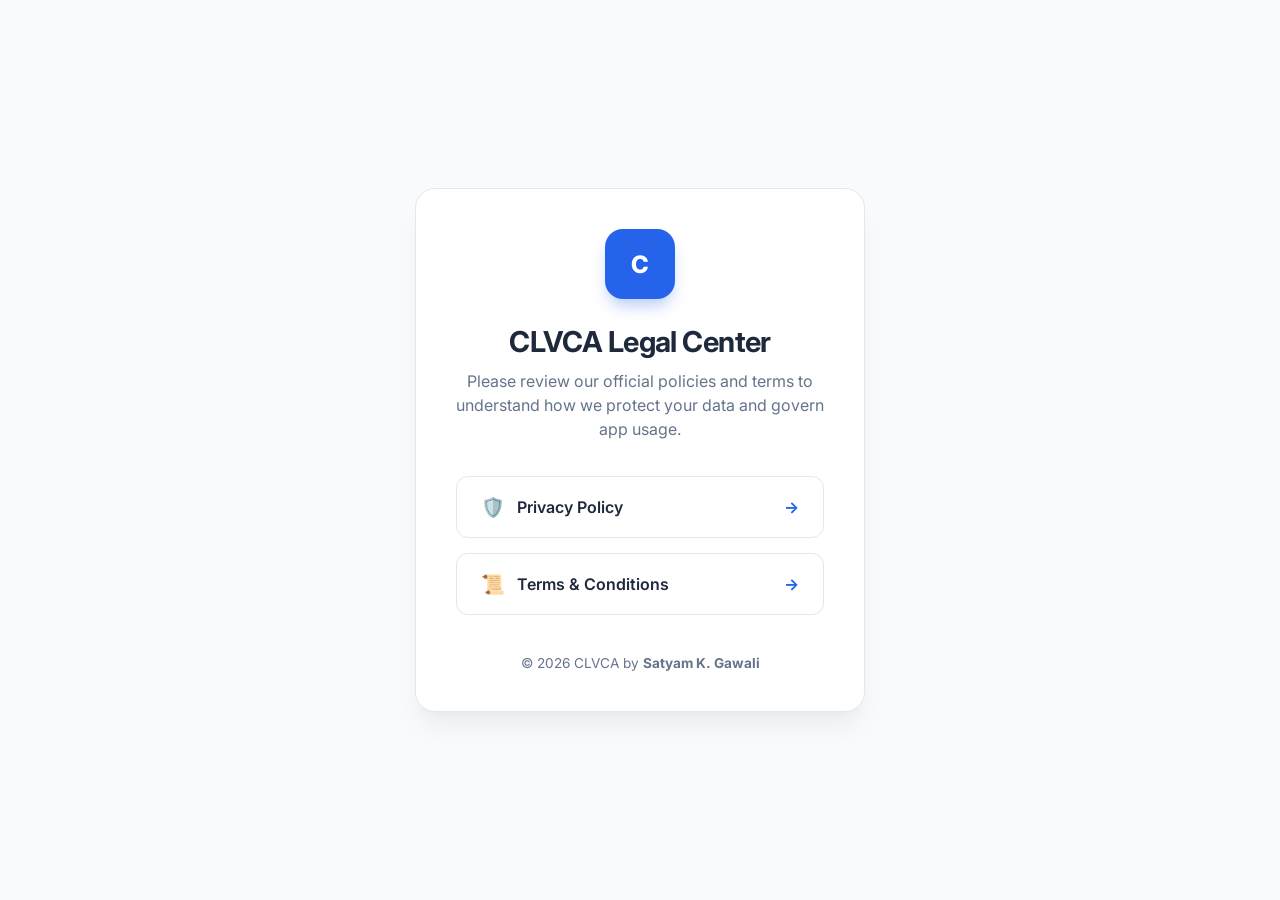
==== index.html @ 8ed48ac1 "Create index.html" ====
<!DOCTYPE html>
<html lang="en">
<head>
  <meta charset="UTF-8">
  <meta name="viewport" content="width=device-width, initial-scale=1.0">
  <title>Legal Center | CLVCA</title>
  <link href="https://fonts.googleapis.com/css2?family=Inter:wght@400;600;700&display=swap" rel="stylesheet">
  <style>
    :root {
      --primary-color: #2563eb;
      --primary-hover: #1d4ed8;
      --bg-body: #f8fafc;
      --text-main: #1e293b;
      --text-muted: #64748b;
    }

    * {
      box-sizing: border-box;
      margin: 0;
      padding: 0;
    }

    body {
      font-family: 'Inter', sans-serif;
      background-color: var(--bg-body);
      color: var(--text-main);
      display: flex;
      justify-content: center;
      align-items: center;
      min-height: 100vh;
      padding: 20px;
    }

    .card {
      background: #ffffff;
      max-width: 450px;
      width: 100%;
      padding: 40px;
      border-radius: 20px;
      box-shadow: 0 20px 25px -5px rgba(0, 0, 0, 0.05), 0 10px 10px -5px rgba(0, 0, 0, 0.02);
      text-align: center;
      border: 1px solid #e2e8f0;
    }

    .logo-area {
      width: 70px;
      height: 70px;
      background: var(--primary-color);
      color: white;
      border-radius: 18px;
      display: flex;
      justify-content: center;
      align-items: center;
      font-size: 24px;
      font-weight: 800;
      margin: 0 auto 25px;
      box-shadow: 0 10px 15px -3px rgba(37, 99, 235, 0.3);
    }

    h1 {
      font-size: 1.8rem;
      font-weight: 700;
      margin-bottom: 10px;
      letter-spacing: -0.02em;
    }

    p {
      color: var(--text-muted);
      font-size: 1rem;
      margin-bottom: 35px;
      line-height: 1.5;
    }

    .links-wrapper {
      display: flex;
      flex-direction: column;
      gap: 15px;
    }

    .policy-link {
      display: flex;
      align-items: center;
      justify-content: space-between;
      padding: 18px 24px;
      background: #ffffff;
      color: var(--text-main);
      text-decoration: none;
      border-radius: 12px;
      font-weight: 600;
      border: 1px solid #e2e8f0;
      transition: all 0.2s ease;
    }

    .policy-link:hover {
      border-color: var(--primary-color);
      background-color: #f0f7ff;
      transform: translateY(-2px);
      box-shadow: 0 4px 6px -1px rgba(0, 0, 0, 0.05);
    }

    .policy-link span {
      display: flex;
      align-items: center;
      gap: 12px;
    }

    .icon {
      font-size: 1.2rem;
    }

    .arrow {
      color: var(--primary-color);
      font-weight: 700;
    }

    footer {
      margin-top: 40px;
      font-size: 0.85rem;
      color: var(--text-muted);
    }
  </style>
</head>
<body>

<div class="card">
  <div class="logo-area">C</div>
  
  <h1>CLVCA Legal Center</h1>
  <p>Please review our official policies and terms to understand how we protect your data and govern app usage.</p>

  <div class="links-wrapper">
    <a href="privacy-policy.html" class="policy-link">
      <span><span class="icon">🛡️</span> Privacy Policy</span>
      <span class="arrow">→</span>
    </a>

    <a href="terms.html" class="policy-link">
      <span><span class="icon">📜</span> Terms & Conditions</span>
      <span class="arrow">→</span>
    </a>
  </div>

  <footer>
    © 2026 CLVCA by <strong>Satyam K. Gawali</strong>
  </footer>
</div>

</body>
</html>
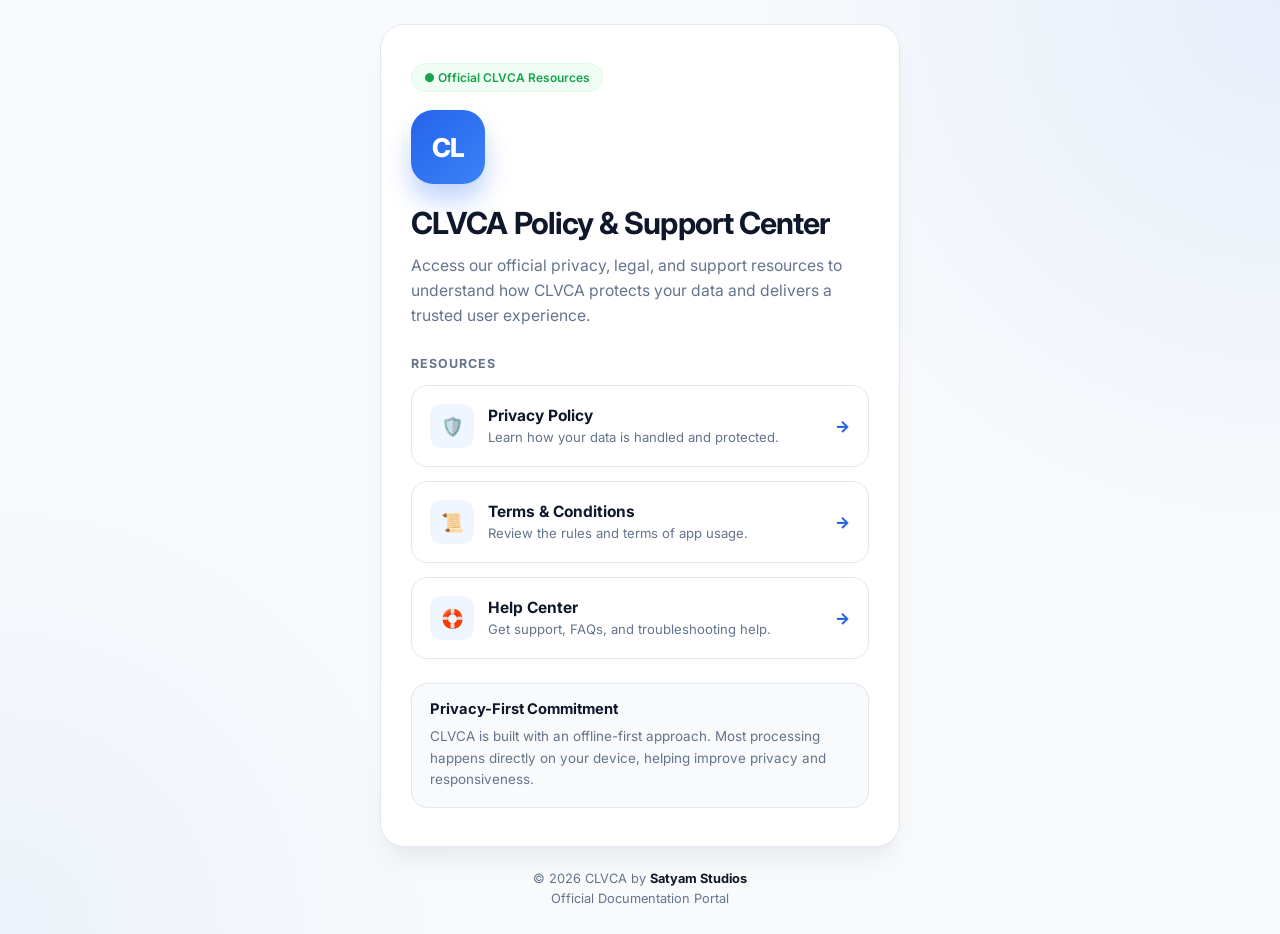
==== commit 41b3cda2: "Update index.html" ====
--- a/index.html
+++ b/index.html
@@ -1,147 +1,301 @@
 <!DOCTYPE html>
 <html lang="en">
 <head>
-  <meta charset="UTF-8">
-  <meta name="viewport" content="width=device-width, initial-scale=1.0">
-  <title>Legal Center | CLVCA</title>
-  <link href="https://fonts.googleapis.com/css2?family=Inter:wght@400;600;700&display=swap" rel="stylesheet">
+  <meta charset="UTF-8" />
+  <meta name="viewport" content="width=device-width, initial-scale=1.0" />
+  <title>CLVCA Policy & Support Center</title>
+
+  <link href="https://fonts.googleapis.com/css2?family=Inter:wght@400;500;600;700;800&display=swap" rel="stylesheet">
+
   <style>
-    :root {
-      --primary-color: #2563eb;
-      --primary-hover: #1d4ed8;
-      --bg-body: #f8fafc;
-      --text-main: #1e293b;
-      --text-muted: #64748b;
-    }
-
-    * {
-      box-sizing: border-box;
-      margin: 0;
-      padding: 0;
-    }
-
-    body {
-      font-family: 'Inter', sans-serif;
-      background-color: var(--bg-body);
-      color: var(--text-main);
-      display: flex;
-      justify-content: center;
-      align-items: center;
-      min-height: 100vh;
-      padding: 20px;
-    }
-
-    .card {
-      background: #ffffff;
-      max-width: 450px;
-      width: 100%;
-      padding: 40px;
-      border-radius: 20px;
-      box-shadow: 0 20px 25px -5px rgba(0, 0, 0, 0.05), 0 10px 10px -5px rgba(0, 0, 0, 0.02);
-      text-align: center;
-      border: 1px solid #e2e8f0;
-    }
-
-    .logo-area {
-      width: 70px;
-      height: 70px;
-      background: var(--primary-color);
-      color: white;
-      border-radius: 18px;
-      display: flex;
-      justify-content: center;
-      align-items: center;
-      font-size: 24px;
-      font-weight: 800;
-      margin: 0 auto 25px;
-      box-shadow: 0 10px 15px -3px rgba(37, 99, 235, 0.3);
-    }
-
-    h1 {
-      font-size: 1.8rem;
-      font-weight: 700;
-      margin-bottom: 10px;
-      letter-spacing: -0.02em;
-    }
-
-    p {
-      color: var(--text-muted);
-      font-size: 1rem;
-      margin-bottom: 35px;
-      line-height: 1.5;
-    }
-
-    .links-wrapper {
-      display: flex;
-      flex-direction: column;
-      gap: 15px;
-    }
-
-    .policy-link {
-      display: flex;
-      align-items: center;
-      justify-content: space-between;
-      padding: 18px 24px;
-      background: #ffffff;
-      color: var(--text-main);
-      text-decoration: none;
-      border-radius: 12px;
-      font-weight: 600;
-      border: 1px solid #e2e8f0;
-      transition: all 0.2s ease;
-    }
-
-    .policy-link:hover {
-      border-color: var(--primary-color);
-      background-color: #f0f7ff;
-      transform: translateY(-2px);
-      box-shadow: 0 4px 6px -1px rgba(0, 0, 0, 0.05);
-    }
-
-    .policy-link span {
-      display: flex;
-      align-items: center;
-      gap: 12px;
-    }
-
-    .icon {
-      font-size: 1.2rem;
-    }
-
-    .arrow {
-      color: var(--primary-color);
-      font-weight: 700;
-    }
-
-    footer {
-      margin-top: 40px;
-      font-size: 0.85rem;
-      color: var(--text-muted);
+    :root{
+      --primary:#2563eb;
+      --primary-hover:#1d4ed8;
+      --bg:#f8fafc;
+      --card:#ffffff;
+      --text:#0f172a;
+      --muted:#64748b;
+      --border:#e2e8f0;
+      --success:#16a34a;
+    }
+
+    *{
+      margin:0;
+      padding:0;
+      box-sizing:border-box;
+    }
+
+    body{
+      font-family:'Inter',sans-serif;
+      background:
+        radial-gradient(circle at top right, rgba(37,99,235,0.08), transparent 35%),
+        radial-gradient(circle at bottom left, rgba(37,99,235,0.05), transparent 30%),
+        var(--bg);
+      color:var(--text);
+      min-height:100vh;
+      display:flex;
+      align-items:center;
+      justify-content:center;
+      padding:24px;
+    }
+
+    .wrapper{
+      width:100%;
+      max-width:520px;
+    }
+
+    .card{
+      background:var(--card);
+      border:1px solid var(--border);
+      border-radius:24px;
+      padding:38px 30px;
+      box-shadow:
+        0 20px 25px -5px rgba(15,23,42,0.05),
+        0 10px 10px -5px rgba(15,23,42,0.02);
+    }
+
+    .top-badge{
+      display:inline-flex;
+      align-items:center;
+      gap:8px;
+      font-size:12px;
+      font-weight:600;
+      color:var(--success);
+      background:#f0fdf4;
+      border:1px solid #dcfce7;
+      padding:6px 12px;
+      border-radius:999px;
+      margin-bottom:18px;
+    }
+
+    .logo{
+      width:74px;
+      height:74px;
+      border-radius:22px;
+      background:linear-gradient(135deg,var(--primary),#3b82f6);
+      color:#fff;
+      display:flex;
+      align-items:center;
+      justify-content:center;
+      font-size:26px;
+      font-weight:800;
+      letter-spacing:-0.03em;
+      box-shadow:0 16px 24px rgba(37,99,235,0.28);
+      margin-bottom:22px;
+    }
+
+    h1{
+      font-size:1.9rem;
+      line-height:1.15;
+      letter-spacing:-0.03em;
+      margin-bottom:12px;
+    }
+
+    .subtitle{
+      color:var(--muted);
+      font-size:0.98rem;
+      line-height:1.6;
+      margin-bottom:28px;
+    }
+
+    .section-label{
+      font-size:0.78rem;
+      text-transform:uppercase;
+      letter-spacing:.08em;
+      color:var(--muted);
+      font-weight:700;
+      margin-bottom:14px;
+    }
+
+    .links{
+      display:flex;
+      flex-direction:column;
+      gap:14px;
+    }
+
+    .link-card{
+      display:flex;
+      align-items:center;
+      justify-content:space-between;
+      gap:16px;
+      text-decoration:none;
+      color:var(--text);
+      padding:18px 18px;
+      border:1px solid var(--border);
+      border-radius:16px;
+      background:#fff;
+      transition:all .2s ease;
+    }
+
+    .link-card:hover{
+      transform:translateY(-2px);
+      border-color:rgba(37,99,235,0.45);
+      background:#f8fbff;
+      box-shadow:0 10px 20px rgba(37,99,235,0.08);
+    }
+
+    .left{
+      display:flex;
+      align-items:center;
+      gap:14px;
+      min-width:0;
+    }
+
+    .icon-box{
+      width:44px;
+      height:44px;
+      border-radius:12px;
+      background:#eff6ff;
+      color:var(--primary);
+      display:flex;
+      align-items:center;
+      justify-content:center;
+      font-size:1.15rem;
+      flex-shrink:0;
+    }
+
+    .text-group{
+      min-width:0;
+    }
+
+    .title{
+      font-size:0.97rem;
+      font-weight:700;
+      margin-bottom:3px;
+    }
+
+    .desc{
+      font-size:0.82rem;
+      color:var(--muted);
+      line-height:1.45;
+    }
+
+    .arrow{
+      color:var(--primary);
+      font-size:1rem;
+      font-weight:800;
+      flex-shrink:0;
+    }
+
+    .trust-box{
+      margin-top:24px;
+      padding:16px 18px;
+      background:#f8fafc;
+      border:1px solid var(--border);
+      border-radius:16px;
+    }
+
+    .trust-box strong{
+      display:block;
+      margin-bottom:8px;
+      font-size:0.92rem;
+    }
+
+    .trust-box p{
+      color:var(--muted);
+      font-size:0.84rem;
+      line-height:1.6;
+    }
+
+    footer{
+      text-align:center;
+      margin-top:22px;
+      color:var(--muted);
+      font-size:0.8rem;
+      line-height:1.6;
+    }
+
+    footer strong{
+      color:var(--text);
+      font-weight:700;
+    }
+
+    @media (max-width:600px){
+      .card{
+        padding:28px 18px;
+        border-radius:20px;
+      }
+
+      h1{
+        font-size:1.65rem;
+      }
+
+      .subtitle{
+        font-size:0.92rem;
+      }
+
+      .link-card{
+        padding:16px;
+      }
     }
   </style>
 </head>
 <body>
 
-<div class="card">
-  <div class="logo-area">C</div>
-  
-  <h1>CLVCA Legal Center</h1>
-  <p>Please review our official policies and terms to understand how we protect your data and govern app usage.</p>
-
-  <div class="links-wrapper">
-    <a href="privacy-policy.html" class="policy-link">
-      <span><span class="icon">🛡️</span> Privacy Policy</span>
-      <span class="arrow">→</span>
-    </a>
-
-    <a href="terms.html" class="policy-link">
-      <span><span class="icon">📜</span> Terms & Conditions</span>
-      <span class="arrow">→</span>
-    </a>
+<div class="wrapper">
+  <div class="card">
+
+    <div class="top-badge">● Official CLVCA Resources</div>
+
+    <div class="logo">CL</div>
+
+    <h1>CLVCA Policy & Support Center</h1>
+
+    <p class="subtitle">
+      Access our official privacy, legal, and support resources to understand how CLVCA protects your data and delivers a trusted user experience.
+    </p>
+
+    <div class="section-label">Resources</div>
+
+    <div class="links">
+
+      <a href="privacy-policy.html" class="link-card">
+        <div class="left">
+          <div class="icon-box">🛡️</div>
+          <div class="text-group">
+            <div class="title">Privacy Policy</div>
+            <div class="desc">Learn how your data is handled and protected.</div>
+          </div>
+        </div>
+        <div class="arrow">→</div>
+      </a>
+
+      <a href="terms.html" class="link-card">
+        <div class="left">
+          <div class="icon-box">📜</div>
+          <div class="text-group">
+            <div class="title">Terms & Conditions</div>
+            <div class="desc">Review the rules and terms of app usage.</div>
+          </div>
+        </div>
+        <div class="arrow">→</div>
+      </a>
+
+      <a href="help.html" class="link-card">
+        <div class="left">
+          <div class="icon-box">🛟</div>
+          <div class="text-group">
+            <div class="title">Help Center</div>
+            <div class="desc">Get support, FAQs, and troubleshooting help.</div>
+          </div>
+        </div>
+        <div class="arrow">→</div>
+      </a>
+
+    </div>
+
+    <div class="trust-box">
+      <strong>Privacy-First Commitment</strong>
+      <p>
+        CLVCA is built with an offline-first approach. Most processing happens directly on your device, helping improve privacy and responsiveness.
+      </p>
+    </div>
+
   </div>
 
   <footer>
-    © 2026 CLVCA by <strong>Satyam K. Gawali</strong>
+    © 2026 CLVCA by <strong>Satyam Studios</strong><br>
+    Official Documentation Portal
   </footer>
 </div>
 
